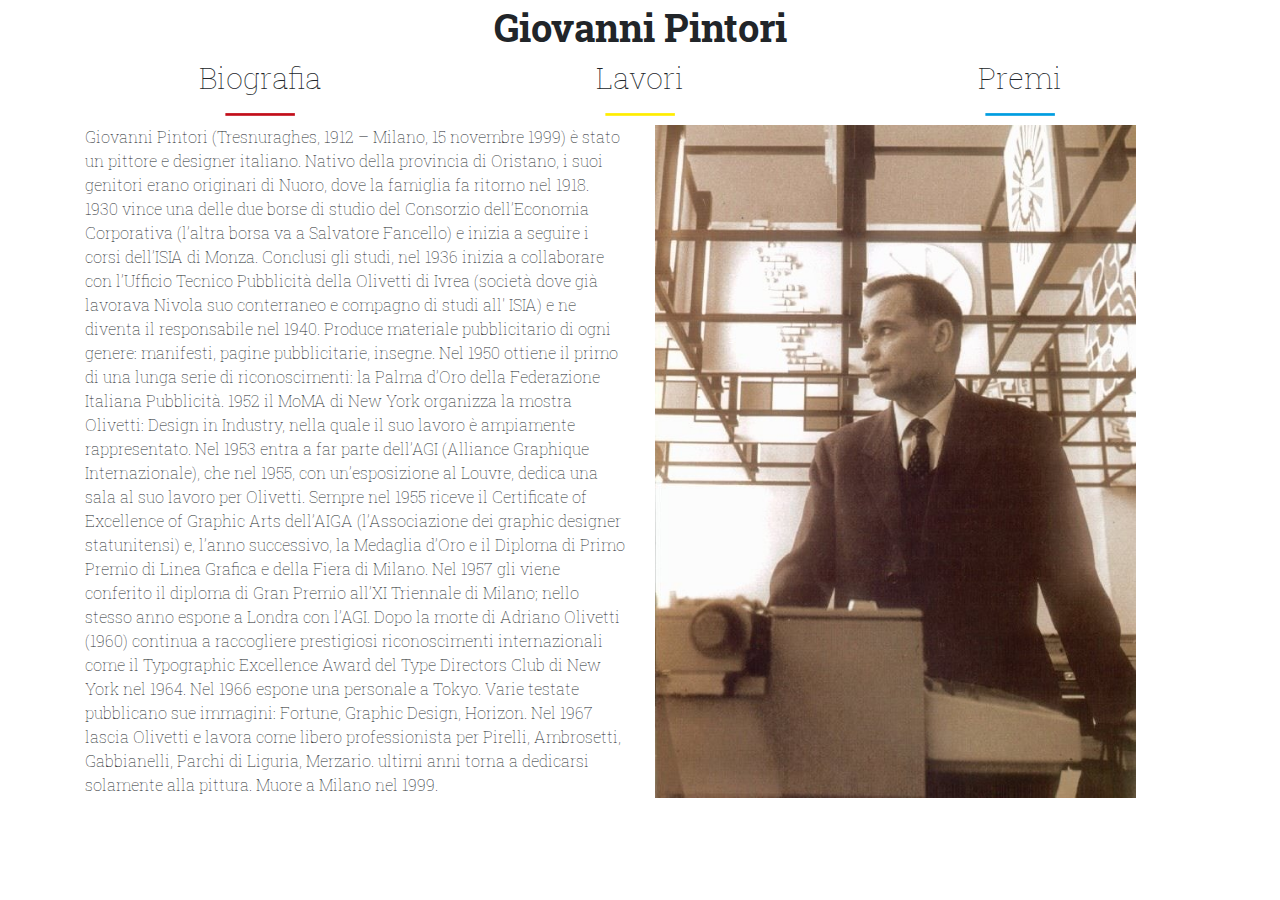
==== biografia.html @ 03654463 "[FIX] Finished the biografia" ====
<!DOCTYPE html>
<html lang="en" dir="ltr">
  <head>
    <meta charset="utf-8">
    <meta name="viewport" content="width=device-width, initial-scale=1.0">
    <link href="https://fonts.googleapis.com/css2?family=Roboto+Slab:wght@300;700&display=swap" rel="stylesheet">
    <link rel="stylesheet" href="css/bootstrap.css">
    <link rel="stylesheet" href="css/style.css">
    <title>Biografia</title>
  </head>
  <body>
    <header class="centeringSelector"><a href="index.html" style="text-decoration: none; color: inherit">Giovanni Pintori</a></header>
    <div class="container" class="centeringSelector">
      <div class="row">
        <div class="col centeringSelector menuFont">Biografia</div>
        <div class="col centeringSelector menuFont">
          <a href="lavori.html" style="text-decoration: none; color: inherit">
            Lavori
          </a>
        </div>
        <div class="col centeringSelector menuFont">
          <a href="premi.html" style="text-decoration: none; color: inherit">
            Premi
          </a>
        </div
      </div>
    <div class="container">
      <div class="row">
        <div class="col centeringSelector">
          <img src="images/red.png" width="20%" height="15%" alt="">
        </div>
        <div class="col centeringSelector">
          <img src="images/yellow.png" width="20%" height="15%" alt="">
        </div>
        <div class="col centeringSelector">
          <img src="images/blue.png" width="20%" height="15%" alt="">
        </div>
      </div>
    </div>
    <div class="container">
      <div class="row">
        <div class="col" overflow="scroll">
          <p>
            Giovanni Pintori (Tresnuraghes, 1912 – Milano, 15 novembre 1999) è stato un pittore e designer italiano. Nativo della provincia di Oristano, i suoi genitori erano originari di Nuoro, dove la famiglia fa ritorno nel 1918.
            1930 vince una delle due borse di studio del Consorzio dell’Economia Corporativa (l’altra borsa va a Salvatore Fancello) e inizia a seguire i corsi dell’ISIA di Monza.
            Conclusi gli studi, nel 1936 inizia a collaborare con l’Ufficio Tecnico Pubblicità della Olivetti di Ivrea (società dove già lavorava Nivola suo conterraneo e compagno di studi all' ISIA) e ne diventa il responsabile nel 1940. Produce materiale pubblicitario di ogni genere: manifesti, pagine pubblicitarie, insegne. Nel 1950 ottiene il primo di una lunga serie di riconoscimenti: la Palma d’Oro della Federazione Italiana Pubblicità.
            1952 il MoMA di New York organizza la mostra Olivetti: Design in Industry, nella quale il suo lavoro è ampiamente rappresentato. Nel 1953 entra a far parte dell’AGI (Alliance Graphique Internazionale), che nel 1955, con un’esposizione al Louvre, dedica una sala al suo lavoro per Olivetti. Sempre nel 1955 riceve il Certificate of Excellence of Graphic Arts dell’AIGA (l’Associazione dei graphic designer statunitensi) e, l’anno successivo, la Medaglia d’Oro e il Diploma di Primo Premio
            di Linea Grafica e della Fiera di Milano. Nel 1957 gli viene conferito il diploma di Gran Premio all’XI Triennale di Milano; nello stesso anno espone a Londra con l’AGI.
            Dopo la morte di Adriano Olivetti (1960) continua a raccogliere prestigiosi riconoscimenti internazionali come il Typographic Excellence Award del Type Directors Club di New York nel 1964. Nel 1966 espone una personale a Tokyo.
            Varie testate pubblicano sue immagini: Fortune, Graphic Design, Horizon. Nel 1967 lascia Olivetti e lavora come libero professionista per Pirelli, Ambrosetti, Gabbianelli, Parchi di Liguria, Merzario.
            ultimi anni torna a dedicarsi solamente alla pittura. Muore a Milano nel 1999.
</p>
        </div>
        <div class="col">
          <figure>
            <img src="images/biografia.jpg" class="imgBio" alt="">
          </figure>
        </div>
      </div>
    </div>
  </body>
</html>
---- css/style.css ----
body {
  font-family: 'Roboto Slab', serif;
  font-weight: lighter;
  background-image: url("../images/background.gif");
}

header {
  font-size: 235%;
  font-weight: bold;
}

h2 {
  font-size: 195%;
  font-style: italic;
}

li {
  display: inline;
}


a {
  color: inherit;
}

.redColor {
  color:
}

.centeringSelector {
  text-align: center;
}

.menuFont {
  font-size: 185%;
}

.imgIndex {
  max-width: 59%;
}

.imgBio {
  max-width: 89%;
}
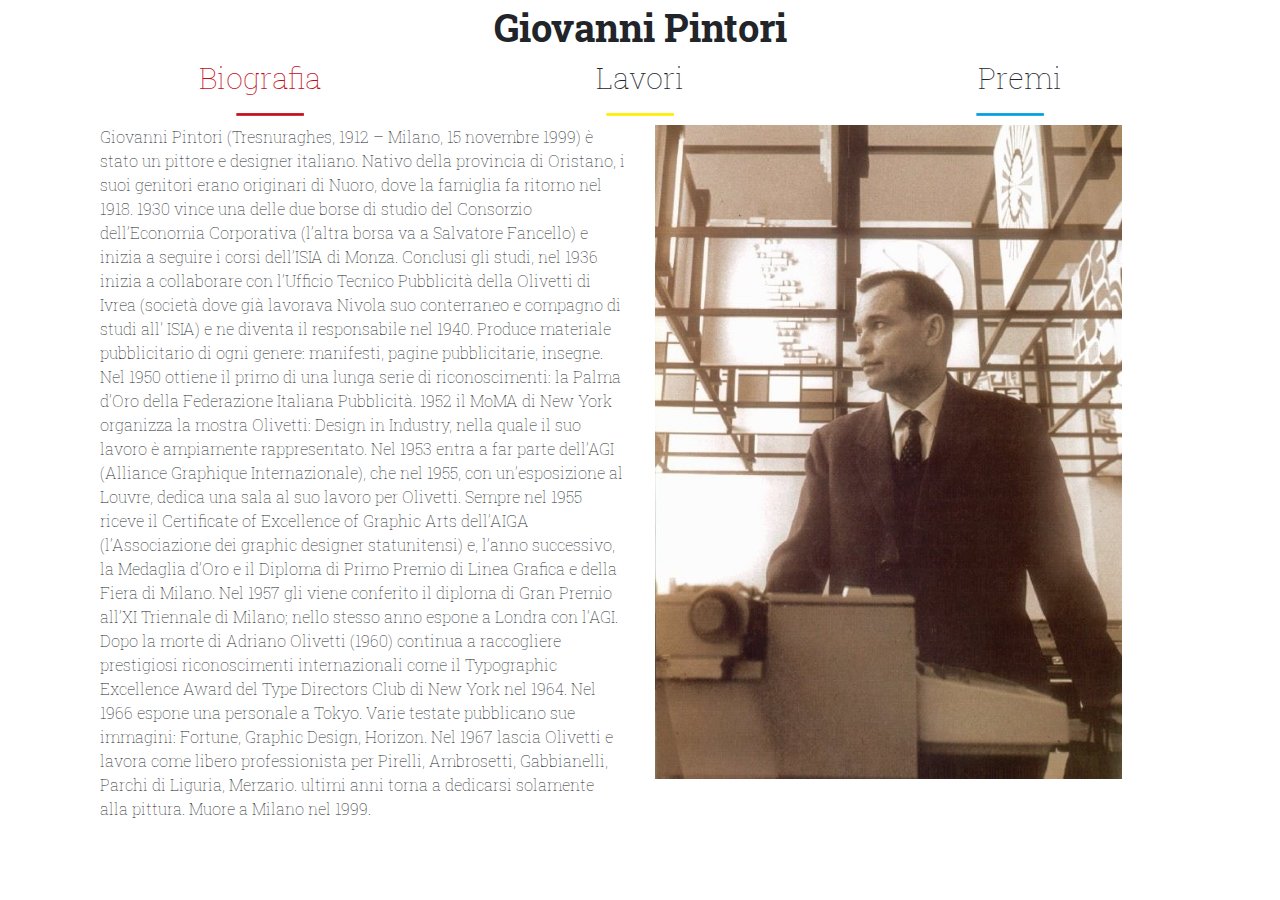
==== commit 0c0b51c2: "[CNG] Little fix" ====
--- a/biografia.html
+++ b/biografia.html
@@ -12,7 +12,9 @@
     <header class="centeringSelector"><a href="index.html" style="text-decoration: none; color: inherit">Giovanni Pintori</a></header>
     <div class="container" class="centeringSelector">
       <div class="row">
-        <div class="col centeringSelector menuFont">Biografia</div>
+        <div class="col centeringSelector menuFont" style="color:#C10E1A">
+          Biografia
+        </div>
         <div class="col centeringSelector menuFont">
           <a href="lavori.html" style="text-decoration: none; color: inherit">
             Lavori
@@ -22,7 +24,7 @@
           <a href="premi.html" style="text-decoration: none; color: inherit">
             Premi
           </a>
-        </div
+        </div>
       </div>
     <div class="container">
       <div class="row">
@@ -49,7 +51,7 @@
             Dopo la morte di Adriano Olivetti (1960) continua a raccogliere prestigiosi riconoscimenti internazionali come il Typographic Excellence Award del Type Directors Club di New York nel 1964. Nel 1966 espone una personale a Tokyo.
             Varie testate pubblicano sue immagini: Fortune, Graphic Design, Horizon. Nel 1967 lascia Olivetti e lavora come libero professionista per Pirelli, Ambrosetti, Gabbianelli, Parchi di Liguria, Merzario.
             ultimi anni torna a dedicarsi solamente alla pittura. Muore a Milano nel 1999.
-</p>
+          </p>
         </div>
         <div class="col">
           <figure>
--- a/css/style.css
+++ b/css/style.css
@@ -29,6 +29,7 @@
 
 .centeringSelector {
   text-align: center;
+  /*margin: 0 auto;*/
 }
 
 .menuFont {
@@ -42,3 +43,45 @@
 .imgBio {
   max-width: 89%;
 }
+
+.imgPremi {
+  max-width: 100%;
+}
+
+.center-me {
+  margin: 0 auto;
+}
+
+.centered {
+  position: absolute;
+  top: 50%;
+  left: 50%;
+  transform: translate(-50%, -50%);
+}
+
+.fontResize {
+  font-size: 110%;
+  font-weight: bold;
+  text-align: center;
+  text-decoration: underline;
+}
+
+.headerPositioning {
+  position: relative;
+  top: 15px;
+}
+
+.weightImgLavori{
+  width: 65%;
+}
+
+.figcaptionAligment{
+  position: absolute;
+  top: 103%;
+  left: 10%;
+  transform: translate(50%, -50%);
+}
+
+.verticalDistanceRow{
+  padding-top: 60px;
+}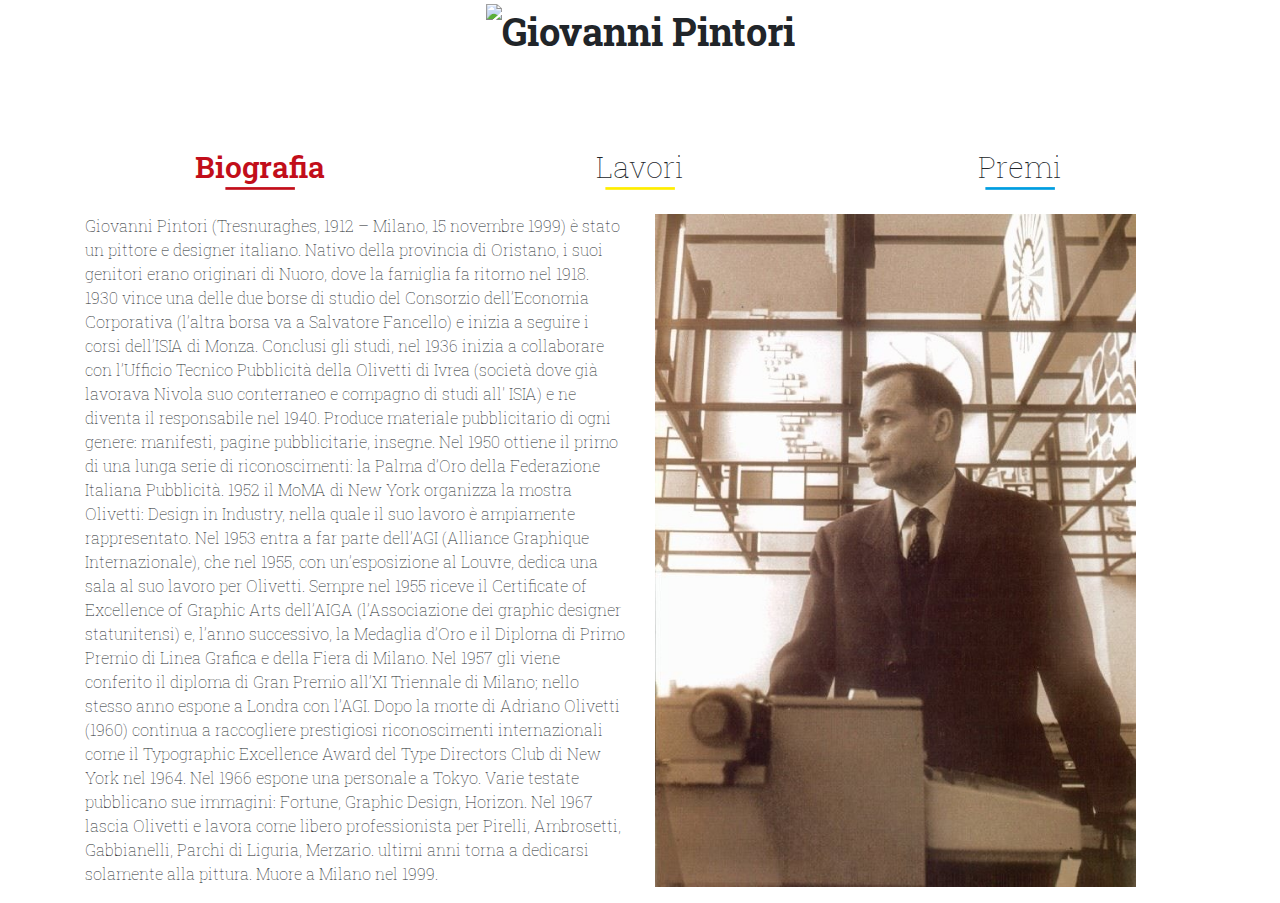
==== commit e8e777fd: "[FIX] Fixed the biografia page" ====
--- a/biografia.html
+++ b/biografia.html
@@ -9,23 +9,33 @@
     <title>Biografia</title>
   </head>
   <body>
-    <header class="centeringSelector"><a href="index.html" style="text-decoration: none; color: inherit">Giovanni Pintori</a></header>
+    <header class="centeringSelector">
+      <div class="container" style="padding-bottom: 70px;">
+        <a href="index.html">
+          <img src="images/Scrittina.png" alt="Giovanni Pintori">
+        </a>
+      </div>
+    </header>
+    
     <div class="container" class="centeringSelector">
       <div class="row">
-        <div class="col centeringSelector menuFont" style="color:#C10E1A">
-          Biografia
+        <div class="col centeringSelector menuFont headerPositioning">
+          <a href="biografia.html" style="text-decoration: none; color: inherit; color: #C20E1A; font-weight: 600">
+            Biografia
+          </a>
         </div>
-        <div class="col centeringSelector menuFont">
-          <a href="lavori.html" style="text-decoration: none; color: inherit">
+        <div class="col centeringSelector menuFont headerPositioning">
             Lavori
           </a>
         </div>
-        <div class="col centeringSelector menuFont">
+        <div class="col centeringSelector menuFont headerPositioning">
           <a href="premi.html" style="text-decoration: none; color: inherit">
             Premi
-          </a>
+          </a>  
         </div>
       </div>
+    </div>
+
     <div class="container">
       <div class="row">
         <div class="col centeringSelector">
@@ -39,7 +49,8 @@
         </div>
       </div>
     </div>
-    <div class="container">
+
+    <div class="container" style="padding-top: 15px">
       <div class="row">
         <div class="col" overflow="scroll">
           <p>
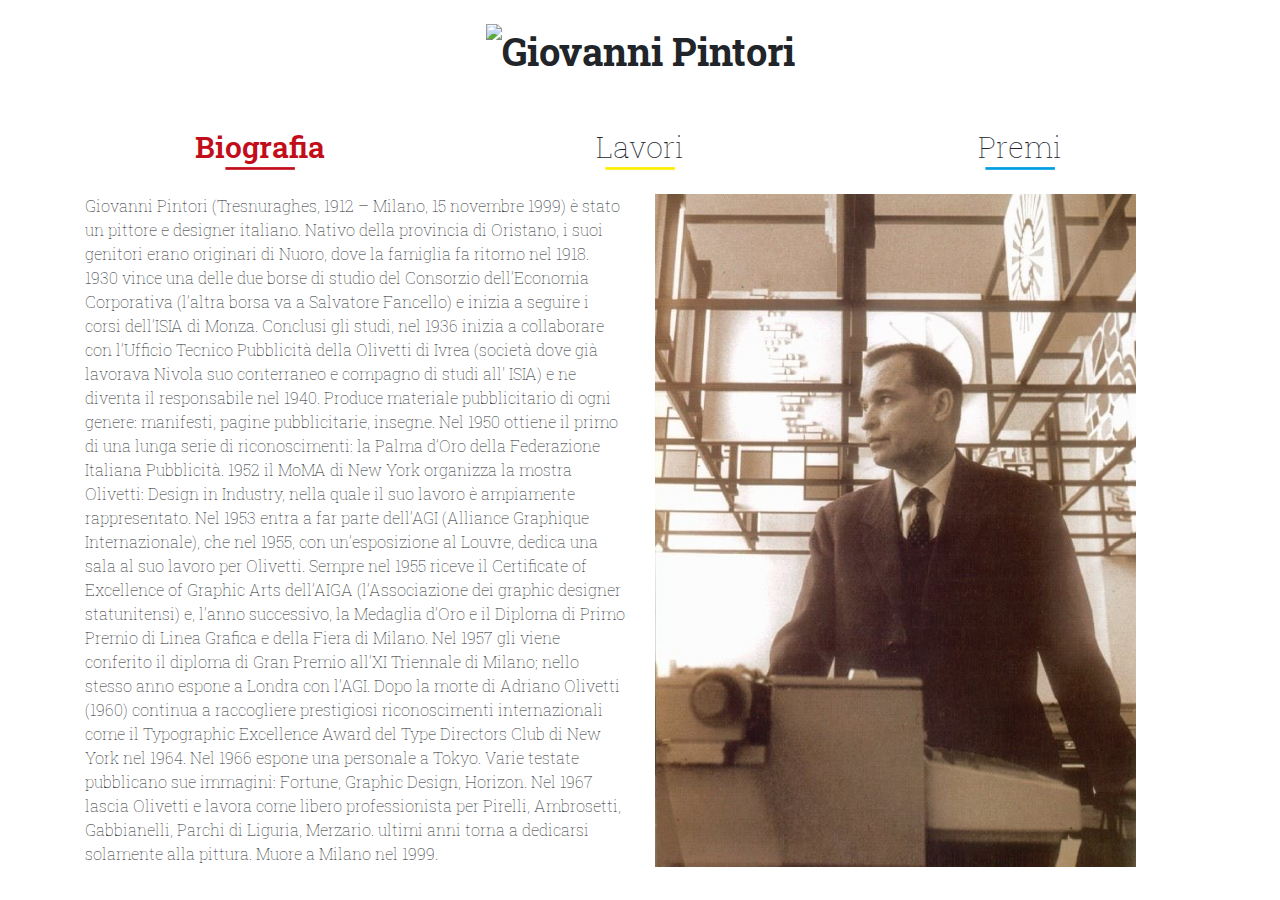
==== commit cfa66d81: "[FIX] Fixed Giovanni Pintori header" ====
--- a/biografia.html
+++ b/biografia.html
@@ -10,7 +10,7 @@
   </head>
   <body>
     <header class="centeringSelector">
-      <div class="container" style="padding-bottom: 70px;">
+      <div class="container" style="padding-bottom: 30px; padding-top: 20px;">
         <a href="index.html">
           <img src="images/Scrittina.png" alt="Giovanni Pintori">
         </a>
@@ -25,6 +25,7 @@
           </a>
         </div>
         <div class="col centeringSelector menuFont headerPositioning">
+          <a href="lavori.html" style="text-decoration: none; color: inherit">  
             Lavori
           </a>
         </div>
--- a/css/style.css
+++ b/css/style.css
@@ -38,6 +38,18 @@
 
 .imgIndex {
   max-width: 59%;
+}
+
+.indexNavLeft{
+  text-align: left;
+  padding-left: 0px;
+  font-weight: 600;
+}
+
+.indexNavRight{
+  text-align: right;
+  padding-right: 0px;
+  font-weight: 600;
 }
 
 .imgBio {
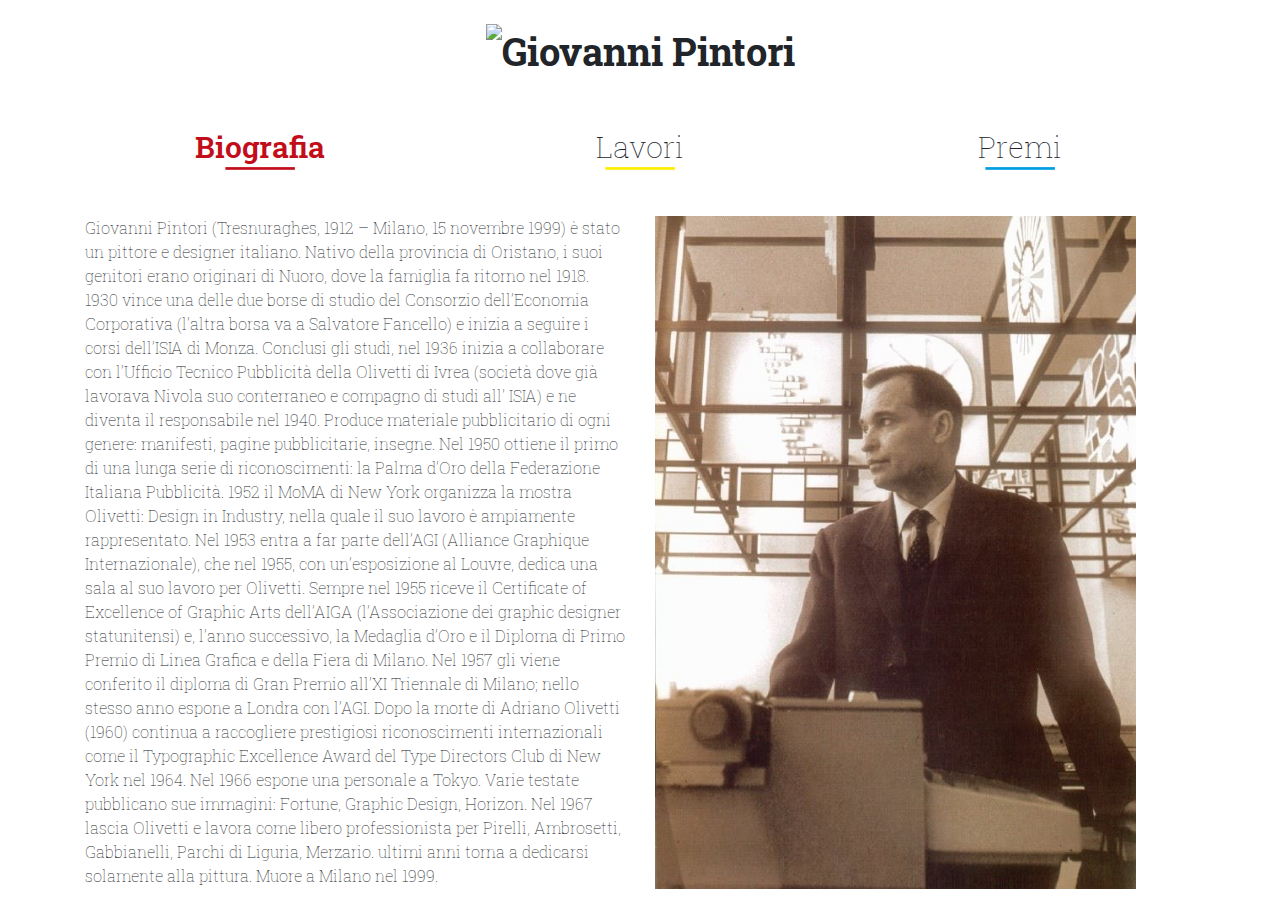
==== commit 34fad023: "[END] End webSite with Mat advice" ====
--- a/biografia.html
+++ b/biografia.html
@@ -51,7 +51,7 @@
       </div>
     </div>
 
-    <div class="container" style="padding-top: 15px">
+    <div class="container" style="padding-top: 37px">
       <div class="row">
         <div class="col" overflow="scroll">
           <p>
--- a/css/style.css
+++ b/css/style.css
@@ -10,8 +10,9 @@
 }
 
 h2 {
-  font-size: 195%;
+  font-size: 375%;
   font-style: italic;
+  font-weight: 400;
 }
 
 li {
@@ -37,7 +38,7 @@
 }
 
 .imgIndex {
-  max-width: 59%;
+  max-width: 96%;
 }
 
 .indexNavLeft{
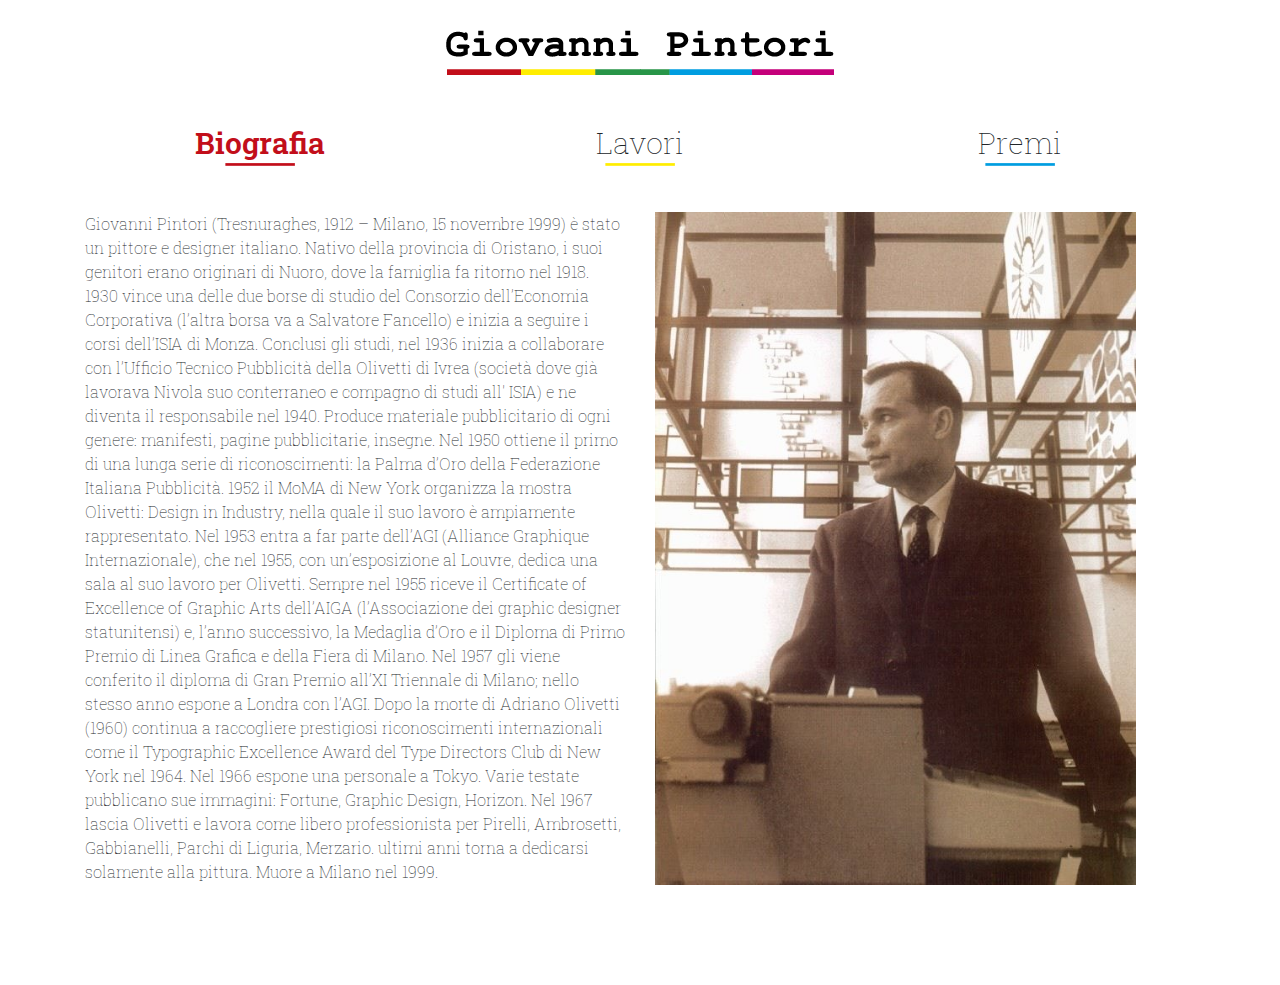
==== commit 2a518ff9: "[ADD] Added the footer also in biografia page" ====
--- a/biografia.html
+++ b/biografia.html
@@ -72,5 +72,6 @@
         </div>
       </div>
     </div>
+    <footer style="padding-top: 60px; visibility: hidden;">tetetetete</footer>
   </body>
 </html>
